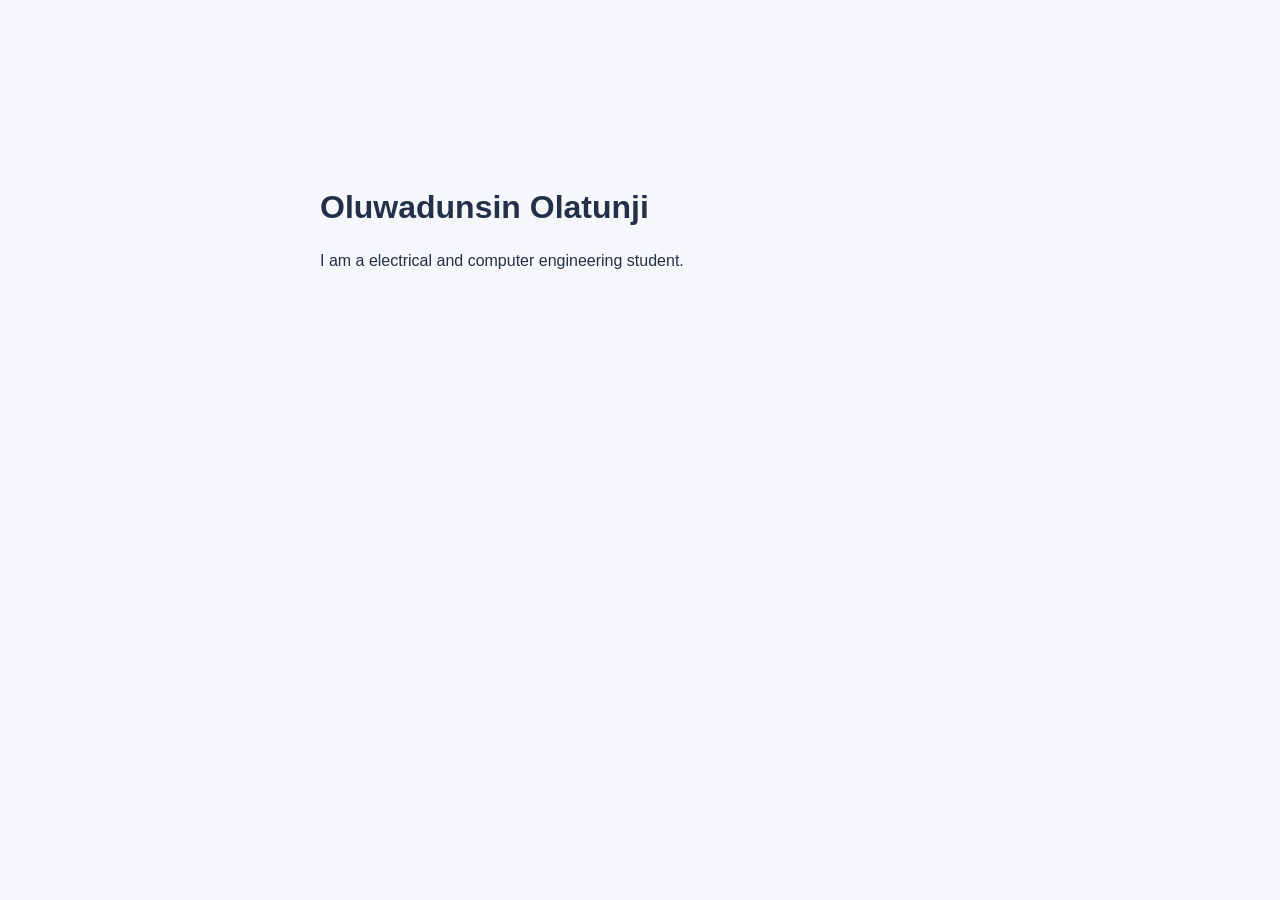
==== index.html @ e661e7c7 "Add personal homepage" ====
<!DOCTYPE html>
<html lang="en">
<head>
  <meta charset="UTF-8">
  <meta name="viewport" content="width=device-width, initial-scale=1.0">
  <title>Oluwadunsin Olatunji</title>
  <style>
    body { margin: 0; font-family: Arial, sans-serif; line-height: 1.6; color: #243047; background: #f5f7fb; }
    main { max-width: 640px; margin: 15vh auto; padding: 32px; }
    h1 { line-height: 1.2; }
  </style>
</head>
<body>
  <main>
    <h1>Oluwadunsin Olatunji</h1>
    <p>I am a electrical and computer engineering student.</p>
  </main>
</body>
</html>
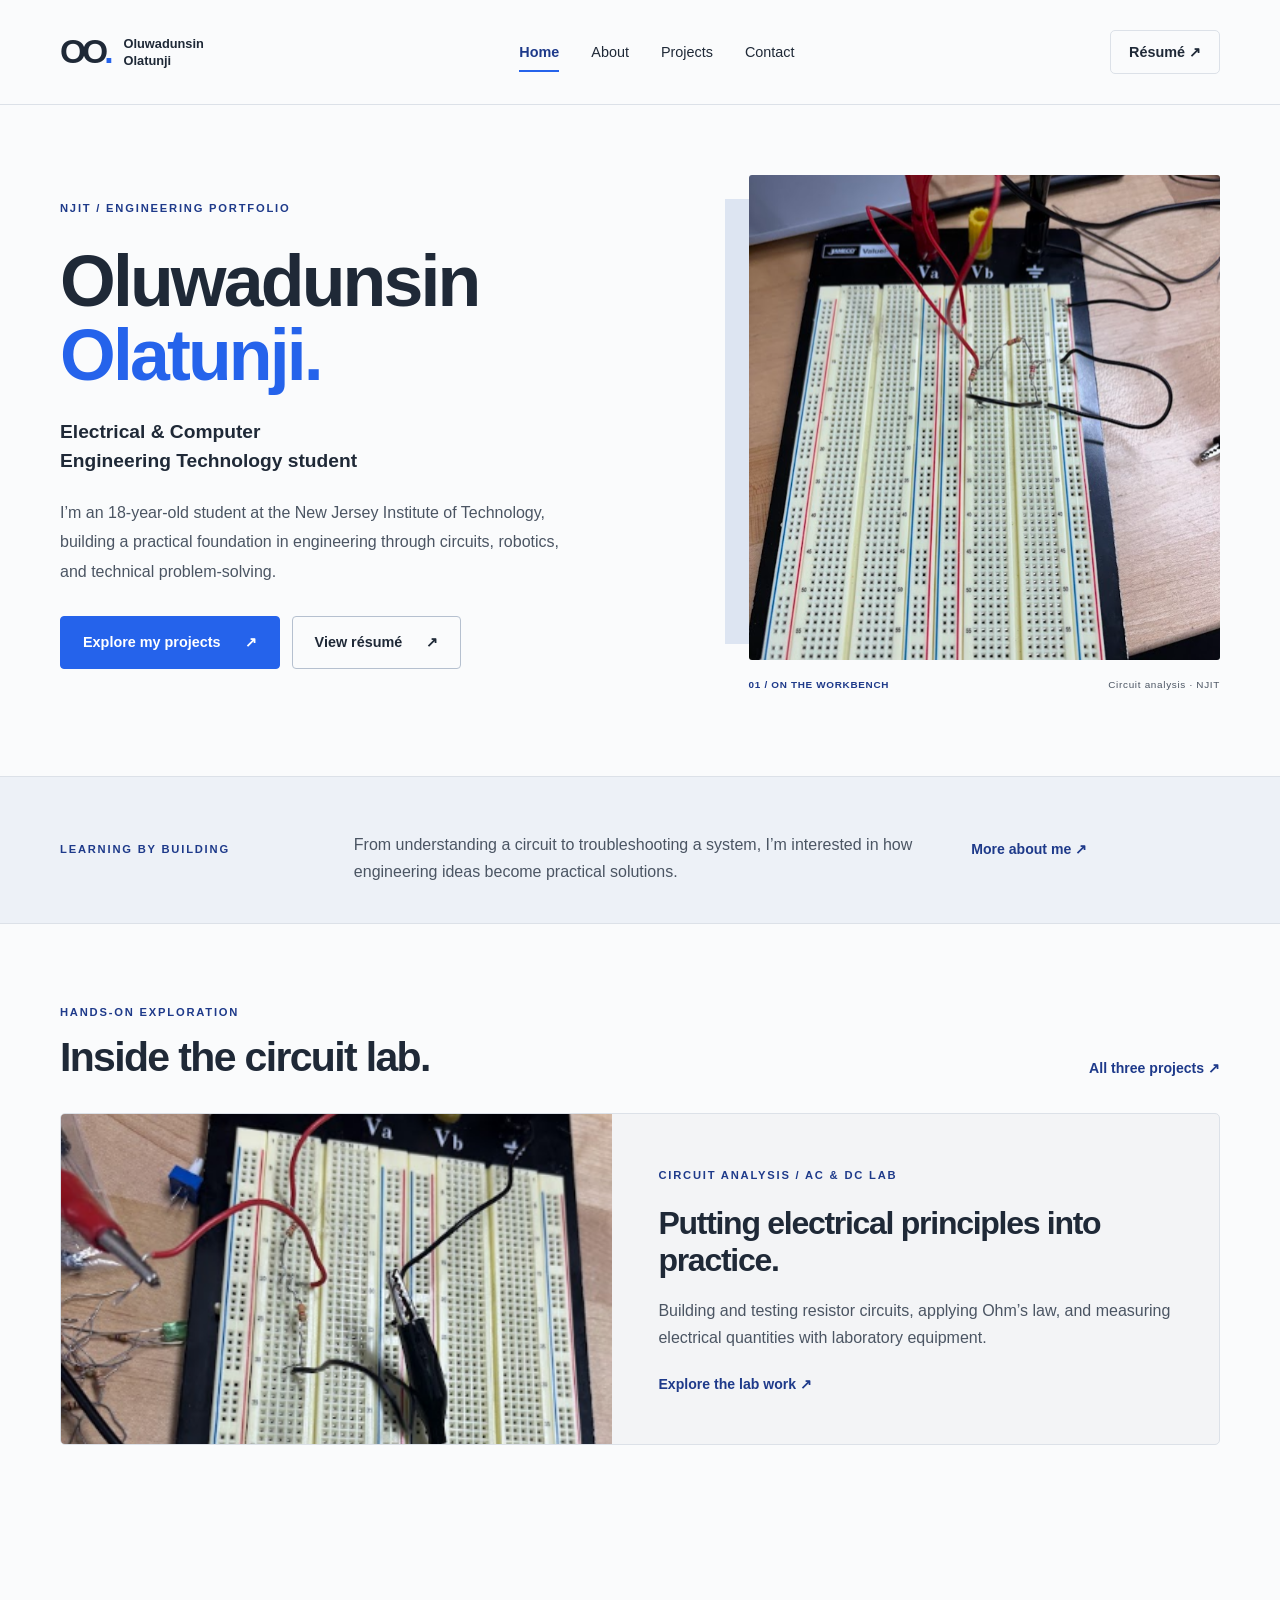
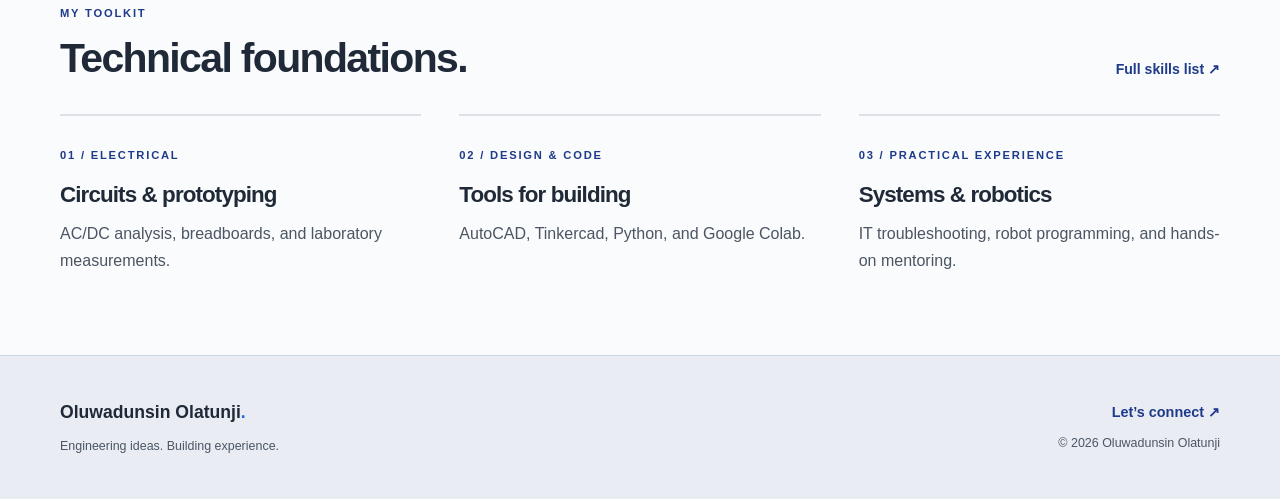
==== commit 038da1bc: "Build responsive engineering portfolio with resume skills and project photos" ====
--- a/index.html
+++ b/index.html
@@ -1,19 +1,123 @@
 <!DOCTYPE html>
 <html lang="en">
 <head>
-  <meta charset="UTF-8">
-  <meta name="viewport" content="width=device-width, initial-scale=1.0">
-  <title>Oluwadunsin Olatunji</title>
-  <style>
-    body { margin: 0; font-family: Arial, sans-serif; line-height: 1.6; color: #243047; background: #f5f7fb; }
-    main { max-width: 640px; margin: 15vh auto; padding: 32px; }
-    h1 { line-height: 1.2; }
-  </style>
+<meta charset="UTF-8">
+<meta name="viewport" content="width=device-width, initial-scale=1">
+<meta name="description" content="Oluwadunsin Olatunji, NJIT Electrical and Computer Engineering Technology student. Explore my circuit projects, technical skills, and experience.">
+<meta name="theme-color" content="#1e3a8a">
+<title>Home | Oluwadunsin Olatunji</title>
+<link rel="stylesheet" href="assets/styles.css">
+<script src="assets/script.js" defer>
+</script>
 </head>
 <body>
-  <main>
-    <h1>Oluwadunsin Olatunji</h1>
-    <p>I am a electrical and computer engineering student.</p>
-  </main>
+<a class="skip-link" href="#main">Skip to content</a>
+<header class="site-header">
+<div class="container header-inner">
+<a class="brand" href="index.html" aria-label="Oluwadunsin Olatunji home">
+<span class="monogram">OO<span>.</span>
+</span>
+<span class="brand-name">Oluwadunsin<br>Olatunji</span>
+</a>
+<nav aria-label="Main navigation">
+<a href="index.html" aria-current="page">Home</a>
+<a href="about.html">About</a>
+<a href="projects.html">Projects</a>
+<a href="contact.html">Contact</a>
+</nav>
+<a class="header-resume" href="https://drive.google.com/file/d/1Jwe5gFeCMU14GrYpQ-_yv2NC_vAdzNzH/view?usp=sharing" target="_blank" rel="noopener noreferrer">Résumé ↗</a>
+</div>
+</header>
+<main id="main">
+<section class="hero container">
+<div>
+<p class="eyebrow">NJIT / ENGINEERING PORTFOLIO</p>
+<h1>Oluwadunsin<br>
+<span>Olatunji.</span>
+</h1>
+<p class="hero-role">Electrical &amp; Computer<br>Engineering Technology student</p>
+<p class="lead">I’m an 18-year-old student at the New Jersey Institute of Technology, building a practical foundation in engineering through circuits, robotics, and technical problem-solving.</p>
+<div class="actions">
+<a class="button" href="projects.html">Explore my projects <span aria-hidden="true">↗</span>
+</a>
+<a class="button secondary" href="https://drive.google.com/file/d/1Jwe5gFeCMU14GrYpQ-_yv2NC_vAdzNzH/view?usp=sharing" target="_blank" rel="noopener noreferrer">View résumé <span aria-hidden="true">↗</span>
+</a>
+</div>
+</div>
+<figure class="hero-photo">
+<img src="assets/images/project-1.png" alt="My breadboard circuit prototype on an engineering lab workbench." width="649" height="865" fetchpriority="high">
+<figcaption>
+<span>01 / ON THE WORKBENCH</span>
+<span>Circuit analysis · NJIT</span>
+</figcaption>
+</figure>
+</section>
+<section class="intro-strip">
+<div class="container strip-grid">
+<p class="eyebrow">LEARNING BY BUILDING</p>
+<p>From understanding a circuit to troubleshooting a system, I’m interested in how engineering ideas become practical solutions.</p>
+<a class="text-link" href="about.html">More about me <span aria-hidden="true">↗</span>
+</a>
+</div>
+</section>
+<section class="section container">
+<div class="section-heading">
+<div>
+<p class="eyebrow">HANDS-ON EXPLORATION</p>
+<h2>Inside the circuit lab.</h2>
+</div>
+<a class="text-link" href="projects.html">All three projects <span aria-hidden="true">↗</span>
+</a>
+</div>
+<a href="projects.html" class="feature-project">
+<img src="assets/images/project-3.png" alt="Circuit prototype with components and test leads on a breadboard." width="375" height="543" loading="lazy">
+<div>
+<span class="eyebrow">CIRCUIT ANALYSIS / AC &amp; DC LAB</span>
+<h3>Putting electrical principles into practice.</h3>
+<p>Building and testing resistor circuits, applying Ohm’s law, and measuring electrical quantities with laboratory equipment.</p>
+<span class="text-link">Explore the lab work ↗</span>
+</div>
+</a>
+</section>
+<section class="section container">
+<div class="section-heading">
+<div>
+<p class="eyebrow">MY TOOLKIT</p>
+<h2>Technical foundations.</h2>
+</div>
+<a class="text-link" href="about.html#skills">Full skills list ↗</a>
+</div>
+<div class="foundation-grid">
+<div>
+<span class="eyebrow">01 / ELECTRICAL</span>
+<h3>Circuits &amp; prototyping</h3>
+<p>AC/DC analysis, breadboards, and laboratory measurements.</p>
+</div>
+<div>
+<span class="eyebrow">02 / DESIGN &amp; CODE</span>
+<h3>Tools for building</h3>
+<p>AutoCAD, Tinkercad, Python, and Google Colab.</p>
+</div>
+<div>
+<span class="eyebrow">03 / PRACTICAL EXPERIENCE</span>
+<h3>Systems &amp; robotics</h3>
+<p>IT troubleshooting, robot programming, and hands-on mentoring.</p>
+</div>
+</div>
+</section>
+</main>
+<footer class="site-footer">
+<div class="container footer-inner">
+<div>
+<a class="footer-name" href="index.html">Oluwadunsin Olatunji<span>.</span>
+</a>
+<p>Engineering ideas. Building experience.</p>
+</div>
+<div>
+<a href="contact.html">Let’s connect ↗</a>
+<p>© <span data-year>2026</span> Oluwadunsin Olatunji</p>
+</div>
+</div>
+</footer>
 </body>
 </html>
--- a/assets/styles.css
+++ b/assets/styles.css
@@ -0,0 +1 @@
+:root{--blue:#2563eb;--navy:#1e3a8a;--ink:#1f2937;--muted:#4b5563;--paper:#f3f4f6;--line:#dce1e8;--white:#fff}*{box-sizing:border-box}html{scroll-behavior:smooth;scroll-padding-top:110px}body{margin:0;background:#fafbfc;color:var(--ink);font-family:'Segoe UI',Roboto,'Helvetica Neue',Arial,sans-serif;line-height:1.7}a{color:inherit;text-decoration:none}a:hover{color:var(--blue)}a:focus-visible{outline:3px solid var(--blue);outline-offset:6px}img{display:block;max-width:100%;height:auto}h1,h2,h3,p,figure{margin:0}h1,h2,h3{line-height:1.15;font-weight:650;letter-spacing:-.04em}h1{font-size:clamp(2.9rem,5.6vw,5.25rem);line-height:1.04}h1 span{color:var(--blue)}h2{font-size:clamp(2rem,3.2vw,3rem)}h3{font-size:1.4rem}p{color:var(--muted)}p+p{margin-top:1rem}.container{width:min(1160px,calc(100% - 96px));margin-inline:auto}.site-header{background:rgba(250,251,252,.97);border-bottom:1px solid var(--line)}.header-inner{min-height:104px;display:flex;align-items:center;justify-content:space-between;gap:24px}.brand{display:flex;align-items:center;gap:14px}.monogram{font-size:2.1rem;letter-spacing:-.12em;font-weight:750}.monogram span,.footer-name span{color:var(--blue)}.brand-name{font-size:.8rem;font-weight:600;line-height:1.35}.header-inner nav{display:flex;gap:32px}.header-inner nav a{font-size:.9rem;padding:10px 0;position:relative}.header-inner nav a[aria-current]{font-weight:650;color:var(--navy)}.header-inner nav a[aria-current]:after{content:'';position:absolute;height:2px;background:var(--blue);bottom:2px;left:0;right:0}.header-resume{font-size:.9rem;font-weight:600;border:1px solid var(--line);padding:9px 18px;border-radius:5px}.eyebrow{font-size:.7rem;letter-spacing:.16em;font-weight:700;color:var(--navy);line-height:1.6}.hero{display:grid;grid-template-columns:1.2fr 1fr;gap:70px;align-items:center;padding-block:70px 82px}.hero .eyebrow{margin-bottom:26px}.hero-role{font-size:1.2rem;line-height:1.5;font-weight:600;margin-top:25px;color:var(--ink)}.lead{font-size:1.1rem;max-width:660px;line-height:1.85;margin-top:22px}.hero .lead{max-width:510px;font-size:1rem}.actions{display:flex;gap:12px;flex-wrap:wrap;margin-top:30px}.button{display:inline-flex;align-items:center;justify-content:center;gap:24px;padding:13px 22px;background:var(--blue);color:white;border:1px solid var(--blue);border-radius:4px;font-weight:600;font-size:.9rem;transition:background .18s}.button:hover{background:var(--navy);color:white}.button.secondary{background:transparent;color:var(--ink);border-color:#b5c0cf}.button.secondary:hover{background:#e9effb}.hero-photo{position:relative;padding:0 0 0 24px}.hero-photo:before{content:'';position:absolute;inset:24px 24px 50px 0;background:#dde5f2;z-index:-1}.hero-photo img{width:100%;height:485px;object-fit:cover;object-position:50% 45%;border-radius:3px}.hero-photo figcaption{display:flex;justify-content:space-between;gap:12px;font-size:.62rem;letter-spacing:.07em;color:var(--muted);margin-top:17px}.hero-photo figcaption span:first-child{font-weight:700;color:var(--navy)}.intro-strip{background:#edf1f7;border-block:1px solid var(--line)}.strip-grid{display:grid;grid-template-columns:1fr 2.3fr 1fr;align-items:center;gap:45px;padding-block:38px}.strip-grid>p:nth-child(2){font-size:1rem}.text-link{font-size:.88rem;font-weight:650;color:var(--navy);display:inline-block}.text-link:hover{text-decoration:underline;text-underline-offset:5px}.section{padding-block:80px}.section-bottom{padding-bottom:85px}.section-heading{display:flex;align-items:end;justify-content:space-between;gap:24px;margin-bottom:32px}.section-heading .eyebrow{margin-bottom:12px}.feature-project{display:grid;grid-template-columns:1fr 1.1fr;background:var(--paper);border:1px solid var(--line);border-radius:5px;overflow:hidden}.feature-project>img{width:100%;height:330px;object-fit:cover;object-position:center 35%}.feature-project>div{padding:46px}.feature-project h3{font-size:2rem;margin:18px 0}.feature-project .text-link{margin-top:22px}.foundation-grid{display:grid;grid-template-columns:repeat(3,1fr);gap:38px}.foundation-grid>div{border-top:2px solid var(--line);padding-top:24px}.foundation-grid h3{margin:15px 0 12px}.site-footer{border-top:1px solid #ccd5e3;background:#e9edf3;padding:42px 0}.footer-inner{display:flex;justify-content:space-between;gap:28px}.footer-inner>div:last-child{text-align:right}.footer-name{font-weight:700;font-size:1.1rem}.footer-inner p{font-size:.78rem;margin-top:8px}.footer-inner>div>a:not(.footer-name){font-weight:600;font-size:.9rem;color:var(--navy)}.page-intro{padding-block:70px 58px}.page-intro .eyebrow{margin-bottom:24px}.page-intro .lead{margin-top:28px;max-width:740px}.about-grid{display:grid;grid-template-columns:1.2fr 1fr;gap:90px;align-items:start}.about-grid h2{margin-bottom:22px}.about-grid .button{margin-top:28px}.education{background:#edf1f7;border-top:3px solid var(--blue);padding:30px}.education h3{font-size:1.65rem;margin:16px 0}.education p{font-size:.95rem}dl{margin:24px 0}dl>div{display:flex;justify-content:space-between;gap:16px;border-top:1px solid #d0d8e5;padding:9px 0;font-size:.85rem}dt{color:var(--muted)}dd{margin:0;font-weight:600}.small{font-size:.82rem!important}.skills-section{background:#edf1f7;border-block:1px solid var(--line)}.skills-section h2{margin-top:12px}.skills-grid{display:grid;grid-template-columns:repeat(3,1fr);gap:18px;margin-top:36px}.skill-card{padding:26px;background:#fafbfc;border:1px solid var(--line);border-radius:4px}.skill-card h3{margin:13px 0;font-size:1.25rem}ul{padding-left:20px;color:var(--muted);font-size:.92rem}li+li{margin-top:7px}.certifications{margin-top:28px;font-size:.9rem}.experience{margin-top:34px}.experience article{display:grid;grid-template-columns:1fr 1.2fr;gap:65px;padding:30px 0;border-top:1px solid var(--line)}.experience h3{margin:12px 0}.experience p:not(.eyebrow){font-size:.85rem}.experience ul{margin:0}.projects-grid{display:grid;grid-template-columns:repeat(3,1fr);gap:24px}.project-card{background:white;border:1px solid var(--line);border-radius:4px;overflow:hidden}.project-image{display:block;background:#e4e9f0;padding:18px}.project-image img{height:365px;width:100%;object-fit:contain;transition:transform .2s}.project-image:hover img{transform:scale(1.025)}.project-copy{padding:25px}.project-copy h2{font-size:1.5rem;margin:14px 0}.project-copy p{font-size:.93rem}.project-copy .text-link{margin-top:22px}.lab-note{padding-block:48px;max-width:800px}.lab-note h2{margin:14px 0 20px}.lab-note .text-link{margin-top:22px}.contact-grid{display:grid;grid-template-columns:1.2fr 1fr;gap:28px}.contact-panel,.resume-panel{padding:40px;border:1px solid var(--line);border-radius:4px}.contact-panel{background:#edf1f7}.contact-grid h2{font-size:2rem;margin:18px 0}.email-link{display:inline-block;color:var(--navy);font-size:clamp(1rem,2.4vw,1.6rem);font-weight:600;margin-block:25px;overflow-wrap:anywhere}.resume-panel .button{margin-top:25px}.skip-link{position:fixed;top:-100px;left:20px;background:var(--navy);color:white;padding:12px;z-index:10}.skip-link:focus{top:10px}@media(min-width:1500px){.hero{padding-block:90px}}@media(max-width:1000px){.container{width:calc(100% - 56px)}.hero{gap:35px}.hero-photo img{height:440px}.header-inner nav{gap:20px}.brand-name{display:none}.strip-grid{gap:24px;grid-template-columns:1fr 2fr}.strip-grid>a{grid-column:2}.about-grid{gap:40px}.projects-grid{gap:16px}.project-copy{padding:20px}.project-image{padding:10px}.project-image img{height:290px}.feature-project>div{padding:32px}}@media(max-width:700px){.container{width:calc(100% - 40px)}.header-inner{min-height:95px;gap:12px;flex-wrap:wrap;padding-block:14px}.monogram{font-size:1.7rem}.header-inner nav{order:3;width:100%;justify-content:space-between;gap:10px}.header-inner nav a{font-size:.85rem;padding:5px 0}.header-resume{font-size:.8rem;padding:5px 12px}.hero{grid-template-columns:1fr;padding-block:45px 50px;gap:38px}.hero .eyebrow{margin-bottom:18px}.hero-photo{max-width:460px;width:100%;justify-self:center;padding-left:16px}.hero-photo img{height:360px}.hero-photo figcaption{font-size:.58rem}.hero-role{font-size:1.1rem}.actions{gap:10px}.button{padding:12px 16px;gap:16px;font-size:.85rem}.strip-grid{grid-template-columns:1fr;gap:16px;padding-block:30px}.strip-grid>a{grid-column:auto}.section{padding-block:50px}.section-bottom{padding-bottom:50px}.section-heading{align-items:start;flex-direction:column;gap:18px}.feature-project{grid-template-columns:1fr}.feature-project>img{height:280px}.feature-project>div{padding:28px}.feature-project h3{font-size:1.7rem}.foundation-grid{grid-template-columns:1fr;gap:28px}.footer-inner{flex-direction:column}.footer-inner>div:last-child{text-align:left}.page-intro{padding-block:45px 40px}.page-intro .lead{font-size:1rem}.about-grid,.contact-grid{grid-template-columns:1fr;gap:30px}.skills-grid{grid-template-columns:1fr}.experience article{grid-template-columns:1fr;gap:20px}.projects-grid{grid-template-columns:1fr;gap:28px}.project-image img{height:380px}.project-copy{padding:26px}.contact-panel,.resume-panel{padding:28px}.lab-note{padding-block:35px}}@media(prefers-reduced-motion:reduce){html{scroll-behavior:auto}*,*:before,*:after{transition:none!important}}
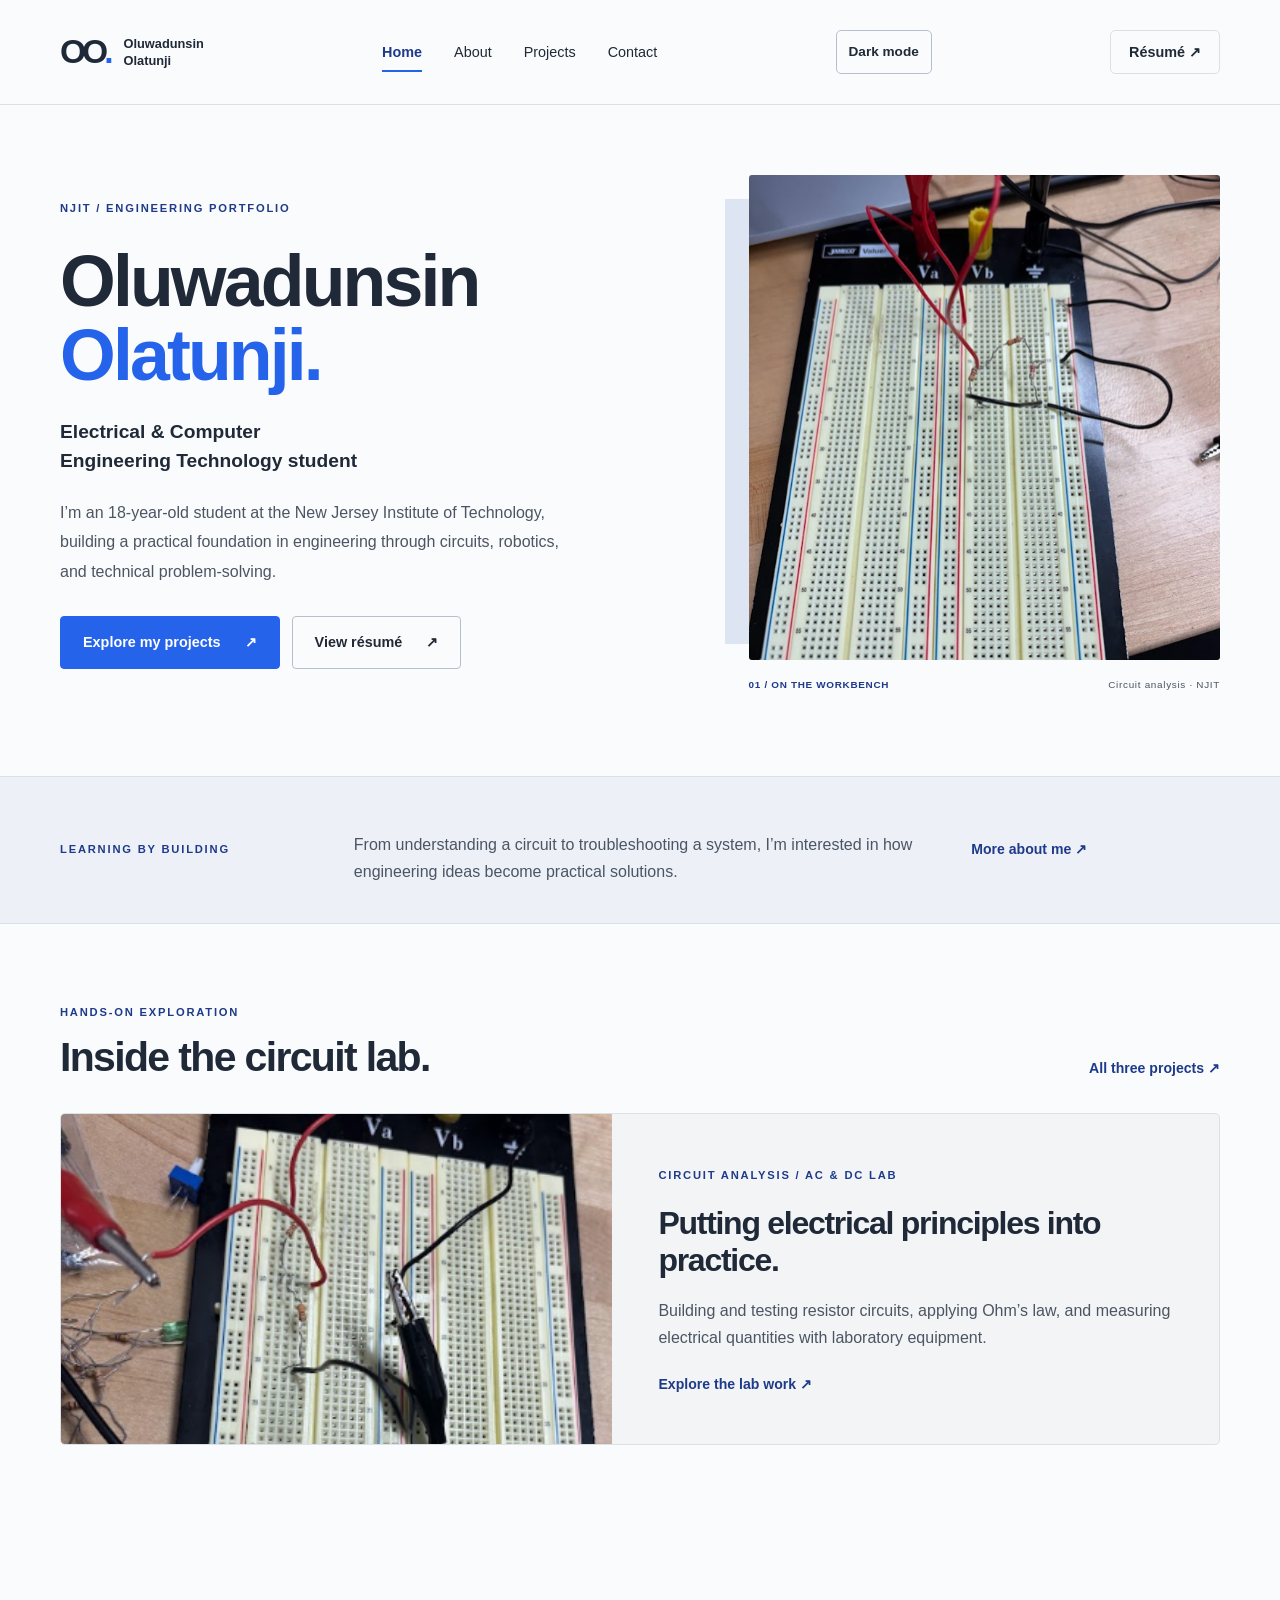
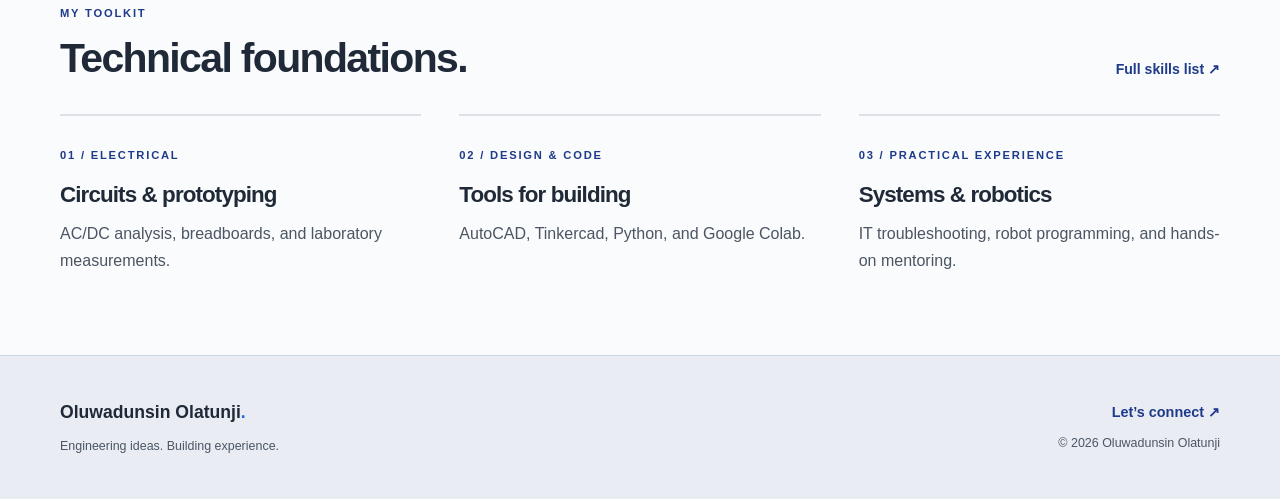
==== commit bc409c97: "Add mobile hamburger navigation and persistent dark mode toggle" ====
--- a/index.html
+++ b/index.html
@@ -19,12 +19,17 @@
 </span>
 <span class="brand-name">Oluwadunsin<br>Olatunji</span>
 </a>
-<nav aria-label="Main navigation">
+<button class="menu-toggle" type="button" aria-expanded="false" aria-controls="main-navigation" hidden>
+<span class="hamburger" aria-hidden="true"><span></span><span></span><span></span></span>
+<span>Menu</span>
+</button>
+<nav id="main-navigation" aria-label="Main navigation">
 <a href="index.html" aria-current="page">Home</a>
 <a href="about.html">About</a>
 <a href="projects.html">Projects</a>
 <a href="contact.html">Contact</a>
 </nav>
+<button class="theme-toggle" type="button" aria-pressed="false" hidden>Dark mode</button>
 <a class="header-resume" href="https://drive.google.com/file/d/1Jwe5gFeCMU14GrYpQ-_yv2NC_vAdzNzH/view?usp=sharing" target="_blank" rel="noopener noreferrer">Résumé ↗</a>
 </div>
 </header>
--- a/assets/styles.css
+++ b/assets/styles.css
@@ -1 +1,73 @@
-:root{--blue:#2563eb;--navy:#1e3a8a;--ink:#1f2937;--muted:#4b5563;--paper:#f3f4f6;--line:#dce1e8;--white:#fff}*{box-sizing:border-box}html{scroll-behavior:smooth;scroll-padding-top:110px}body{margin:0;background:#fafbfc;color:var(--ink);font-family:'Segoe UI',Roboto,'Helvetica Neue',Arial,sans-serif;line-height:1.7}a{color:inherit;text-decoration:none}a:hover{color:var(--blue)}a:focus-visible{outline:3px solid var(--blue);outline-offset:6px}img{display:block;max-width:100%;height:auto}h1,h2,h3,p,figure{margin:0}h1,h2,h3{line-height:1.15;font-weight:650;letter-spacing:-.04em}h1{font-size:clamp(2.9rem,5.6vw,5.25rem);line-height:1.04}h1 span{color:var(--blue)}h2{font-size:clamp(2rem,3.2vw,3rem)}h3{font-size:1.4rem}p{color:var(--muted)}p+p{margin-top:1rem}.container{width:min(1160px,calc(100% - 96px));margin-inline:auto}.site-header{background:rgba(250,251,252,.97);border-bottom:1px solid var(--line)}.header-inner{min-height:104px;display:flex;align-items:center;justify-content:space-between;gap:24px}.brand{display:flex;align-items:center;gap:14px}.monogram{font-size:2.1rem;letter-spacing:-.12em;font-weight:750}.monogram span,.footer-name span{color:var(--blue)}.brand-name{font-size:.8rem;font-weight:600;line-height:1.35}.header-inner nav{display:flex;gap:32px}.header-inner nav a{font-size:.9rem;padding:10px 0;position:relative}.header-inner nav a[aria-current]{font-weight:650;color:var(--navy)}.header-inner nav a[aria-current]:after{content:'';position:absolute;height:2px;background:var(--blue);bottom:2px;left:0;right:0}.header-resume{font-size:.9rem;font-weight:600;border:1px solid var(--line);padding:9px 18px;border-radius:5px}.eyebrow{font-size:.7rem;letter-spacing:.16em;font-weight:700;color:var(--navy);line-height:1.6}.hero{display:grid;grid-template-columns:1.2fr 1fr;gap:70px;align-items:center;padding-block:70px 82px}.hero .eyebrow{margin-bottom:26px}.hero-role{font-size:1.2rem;line-height:1.5;font-weight:600;margin-top:25px;color:var(--ink)}.lead{font-size:1.1rem;max-width:660px;line-height:1.85;margin-top:22px}.hero .lead{max-width:510px;font-size:1rem}.actions{display:flex;gap:12px;flex-wrap:wrap;margin-top:30px}.button{display:inline-flex;align-items:center;justify-content:center;gap:24px;padding:13px 22px;background:var(--blue);color:white;border:1px solid var(--blue);border-radius:4px;font-weight:600;font-size:.9rem;transition:background .18s}.button:hover{background:var(--navy);color:white}.button.secondary{background:transparent;color:var(--ink);border-color:#b5c0cf}.button.secondary:hover{background:#e9effb}.hero-photo{position:relative;padding:0 0 0 24px}.hero-photo:before{content:'';position:absolute;inset:24px 24px 50px 0;background:#dde5f2;z-index:-1}.hero-photo img{width:100%;height:485px;object-fit:cover;object-position:50% 45%;border-radius:3px}.hero-photo figcaption{display:flex;justify-content:space-between;gap:12px;font-size:.62rem;letter-spacing:.07em;color:var(--muted);margin-top:17px}.hero-photo figcaption span:first-child{font-weight:700;color:var(--navy)}.intro-strip{background:#edf1f7;border-block:1px solid var(--line)}.strip-grid{display:grid;grid-template-columns:1fr 2.3fr 1fr;align-items:center;gap:45px;padding-block:38px}.strip-grid>p:nth-child(2){font-size:1rem}.text-link{font-size:.88rem;font-weight:650;color:var(--navy);display:inline-block}.text-link:hover{text-decoration:underline;text-underline-offset:5px}.section{padding-block:80px}.section-bottom{padding-bottom:85px}.section-heading{display:flex;align-items:end;justify-content:space-between;gap:24px;margin-bottom:32px}.section-heading .eyebrow{margin-bottom:12px}.feature-project{display:grid;grid-template-columns:1fr 1.1fr;background:var(--paper);border:1px solid var(--line);border-radius:5px;overflow:hidden}.feature-project>img{width:100%;height:330px;object-fit:cover;object-position:center 35%}.feature-project>div{padding:46px}.feature-project h3{font-size:2rem;margin:18px 0}.feature-project .text-link{margin-top:22px}.foundation-grid{display:grid;grid-template-columns:repeat(3,1fr);gap:38px}.foundation-grid>div{border-top:2px solid var(--line);padding-top:24px}.foundation-grid h3{margin:15px 0 12px}.site-footer{border-top:1px solid #ccd5e3;background:#e9edf3;padding:42px 0}.footer-inner{display:flex;justify-content:space-between;gap:28px}.footer-inner>div:last-child{text-align:right}.footer-name{font-weight:700;font-size:1.1rem}.footer-inner p{font-size:.78rem;margin-top:8px}.footer-inner>div>a:not(.footer-name){font-weight:600;font-size:.9rem;color:var(--navy)}.page-intro{padding-block:70px 58px}.page-intro .eyebrow{margin-bottom:24px}.page-intro .lead{margin-top:28px;max-width:740px}.about-grid{display:grid;grid-template-columns:1.2fr 1fr;gap:90px;align-items:start}.about-grid h2{margin-bottom:22px}.about-grid .button{margin-top:28px}.education{background:#edf1f7;border-top:3px solid var(--blue);padding:30px}.education h3{font-size:1.65rem;margin:16px 0}.education p{font-size:.95rem}dl{margin:24px 0}dl>div{display:flex;justify-content:space-between;gap:16px;border-top:1px solid #d0d8e5;padding:9px 0;font-size:.85rem}dt{color:var(--muted)}dd{margin:0;font-weight:600}.small{font-size:.82rem!important}.skills-section{background:#edf1f7;border-block:1px solid var(--line)}.skills-section h2{margin-top:12px}.skills-grid{display:grid;grid-template-columns:repeat(3,1fr);gap:18px;margin-top:36px}.skill-card{padding:26px;background:#fafbfc;border:1px solid var(--line);border-radius:4px}.skill-card h3{margin:13px 0;font-size:1.25rem}ul{padding-left:20px;color:var(--muted);font-size:.92rem}li+li{margin-top:7px}.certifications{margin-top:28px;font-size:.9rem}.experience{margin-top:34px}.experience article{display:grid;grid-template-columns:1fr 1.2fr;gap:65px;padding:30px 0;border-top:1px solid var(--line)}.experience h3{margin:12px 0}.experience p:not(.eyebrow){font-size:.85rem}.experience ul{margin:0}.projects-grid{display:grid;grid-template-columns:repeat(3,1fr);gap:24px}.project-card{background:white;border:1px solid var(--line);border-radius:4px;overflow:hidden}.project-image{display:block;background:#e4e9f0;padding:18px}.project-image img{height:365px;width:100%;object-fit:contain;transition:transform .2s}.project-image:hover img{transform:scale(1.025)}.project-copy{padding:25px}.project-copy h2{font-size:1.5rem;margin:14px 0}.project-copy p{font-size:.93rem}.project-copy .text-link{margin-top:22px}.lab-note{padding-block:48px;max-width:800px}.lab-note h2{margin:14px 0 20px}.lab-note .text-link{margin-top:22px}.contact-grid{display:grid;grid-template-columns:1.2fr 1fr;gap:28px}.contact-panel,.resume-panel{padding:40px;border:1px solid var(--line);border-radius:4px}.contact-panel{background:#edf1f7}.contact-grid h2{font-size:2rem;margin:18px 0}.email-link{display:inline-block;color:var(--navy);font-size:clamp(1rem,2.4vw,1.6rem);font-weight:600;margin-block:25px;overflow-wrap:anywhere}.resume-panel .button{margin-top:25px}.skip-link{position:fixed;top:-100px;left:20px;background:var(--navy);color:white;padding:12px;z-index:10}.skip-link:focus{top:10px}@media(min-width:1500px){.hero{padding-block:90px}}@media(max-width:1000px){.container{width:calc(100% - 56px)}.hero{gap:35px}.hero-photo img{height:440px}.header-inner nav{gap:20px}.brand-name{display:none}.strip-grid{gap:24px;grid-template-columns:1fr 2fr}.strip-grid>a{grid-column:2}.about-grid{gap:40px}.projects-grid{gap:16px}.project-copy{padding:20px}.project-image{padding:10px}.project-image img{height:290px}.feature-project>div{padding:32px}}@media(max-width:700px){.container{width:calc(100% - 40px)}.header-inner{min-height:95px;gap:12px;flex-wrap:wrap;padding-block:14px}.monogram{font-size:1.7rem}.header-inner nav{order:3;width:100%;justify-content:space-between;gap:10px}.header-inner nav a{font-size:.85rem;padding:5px 0}.header-resume{font-size:.8rem;padding:5px 12px}.hero{grid-template-columns:1fr;padding-block:45px 50px;gap:38px}.hero .eyebrow{margin-bottom:18px}.hero-photo{max-width:460px;width:100%;justify-self:center;padding-left:16px}.hero-photo img{height:360px}.hero-photo figcaption{font-size:.58rem}.hero-role{font-size:1.1rem}.actions{gap:10px}.button{padding:12px 16px;gap:16px;font-size:.85rem}.strip-grid{grid-template-columns:1fr;gap:16px;padding-block:30px}.strip-grid>a{grid-column:auto}.section{padding-block:50px}.section-bottom{padding-bottom:50px}.section-heading{align-items:start;flex-direction:column;gap:18px}.feature-project{grid-template-columns:1fr}.feature-project>img{height:280px}.feature-project>div{padding:28px}.feature-project h3{font-size:1.7rem}.foundation-grid{grid-template-columns:1fr;gap:28px}.footer-inner{flex-direction:column}.footer-inner>div:last-child{text-align:left}.page-intro{padding-block:45px 40px}.page-intro .lead{font-size:1rem}.about-grid,.contact-grid{grid-template-columns:1fr;gap:30px}.skills-grid{grid-template-columns:1fr}.experience article{grid-template-columns:1fr;gap:20px}.projects-grid{grid-template-columns:1fr;gap:28px}.project-image img{height:380px}.project-copy{padding:26px}.contact-panel,.resume-panel{padding:28px}.lab-note{padding-block:35px}}@media(prefers-reduced-motion:reduce){html{scroll-behavior:auto}*,*:before,*:after{transition:none!important}}
+:root{color-scheme:light;--background:#fafbfc;--header-background:rgba(250,251,252,.97);--button-border:#b5c0cf;--hover-surface:#e9effb;--photo-accent:#dde5f2;--surface:#edf1f7;--footer-border:#ccd5e3;--footer-background:#e9edf3;--detail-border:#d0d8e5;--image-background:#e4e9f0;--blue:#2563eb;--navy:#1e3a8a;--ink:#1f2937;--muted:#4b5563;--paper:#f3f4f6;--line:#dce1e8;--white:#fff}*{box-sizing:border-box}html{scroll-behavior:smooth;scroll-padding-top:110px}body{margin:0;background:var(--background);color:var(--ink);font-family:'Segoe UI',Roboto,'Helvetica Neue',Arial,sans-serif;line-height:1.7}a{color:inherit;text-decoration:none}a:hover{color:var(--blue)}a:focus-visible{outline:3px solid var(--blue);outline-offset:6px}img{display:block;max-width:100%;height:auto}h1,h2,h3,p,figure{margin:0}h1,h2,h3{line-height:1.15;font-weight:650;letter-spacing:-.04em}h1{font-size:clamp(2.9rem,5.6vw,5.25rem);line-height:1.04}h1 span{color:var(--blue)}h2{font-size:clamp(2rem,3.2vw,3rem)}h3{font-size:1.4rem}p{color:var(--muted)}p+p{margin-top:1rem}.container{width:min(1160px,calc(100% - 96px));margin-inline:auto}.site-header{background:var(--header-background);border-bottom:1px solid var(--line)}.header-inner{min-height:104px;display:flex;align-items:center;justify-content:space-between;gap:24px}.brand{display:flex;align-items:center;gap:14px}.monogram{font-size:2.1rem;letter-spacing:-.12em;font-weight:750}.monogram span,.footer-name span{color:var(--blue)}.brand-name{font-size:.8rem;font-weight:600;line-height:1.35}.header-inner nav{display:flex;gap:32px}.header-inner nav a{font-size:.9rem;padding:10px 0;position:relative}.header-inner nav a[aria-current]{font-weight:650;color:var(--navy)}.header-inner nav a[aria-current]:after{content:'';position:absolute;height:2px;background:var(--blue);bottom:2px;left:0;right:0}.header-resume{font-size:.9rem;font-weight:600;border:1px solid var(--line);padding:9px 18px;border-radius:5px}.eyebrow{font-size:.7rem;letter-spacing:.16em;font-weight:700;color:var(--navy);line-height:1.6}.hero{display:grid;grid-template-columns:1.2fr 1fr;gap:70px;align-items:center;padding-block:70px 82px}.hero .eyebrow{margin-bottom:26px}.hero-role{font-size:1.2rem;line-height:1.5;font-weight:600;margin-top:25px;color:var(--ink)}.lead{font-size:1.1rem;max-width:660px;line-height:1.85;margin-top:22px}.hero .lead{max-width:510px;font-size:1rem}.actions{display:flex;gap:12px;flex-wrap:wrap;margin-top:30px}.button{display:inline-flex;align-items:center;justify-content:center;gap:24px;padding:13px 22px;background:var(--blue);color:white;border:1px solid var(--blue);border-radius:4px;font-weight:600;font-size:.9rem;transition:background .18s}.button:hover{background:var(--navy);color:white}.button.secondary{background:transparent;color:var(--ink);border-color:var(--button-border)}.button.secondary:hover{background:var(--hover-surface)}.hero-photo{position:relative;padding:0 0 0 24px}.hero-photo:before{content:'';position:absolute;inset:24px 24px 50px 0;background:var(--photo-accent);z-index:-1}.hero-photo img{width:100%;height:485px;object-fit:cover;object-position:50% 45%;border-radius:3px}.hero-photo figcaption{display:flex;justify-content:space-between;gap:12px;font-size:.62rem;letter-spacing:.07em;color:var(--muted);margin-top:17px}.hero-photo figcaption span:first-child{font-weight:700;color:var(--navy)}.intro-strip{background:var(--surface);border-block:1px solid var(--line)}.strip-grid{display:grid;grid-template-columns:1fr 2.3fr 1fr;align-items:center;gap:45px;padding-block:38px}.strip-grid>p:nth-child(2){font-size:1rem}.text-link{font-size:.88rem;font-weight:650;color:var(--navy);display:inline-block}.text-link:hover{text-decoration:underline;text-underline-offset:5px}.section{padding-block:80px}.section-bottom{padding-bottom:85px}.section-heading{display:flex;align-items:end;justify-content:space-between;gap:24px;margin-bottom:32px}.section-heading .eyebrow{margin-bottom:12px}.feature-project{display:grid;grid-template-columns:1fr 1.1fr;background:var(--paper);border:1px solid var(--line);border-radius:5px;overflow:hidden}.feature-project>img{width:100%;height:330px;object-fit:cover;object-position:center 35%}.feature-project>div{padding:46px}.feature-project h3{font-size:2rem;margin:18px 0}.feature-project .text-link{margin-top:22px}.foundation-grid{display:grid;grid-template-columns:repeat(3,1fr);gap:38px}.foundation-grid>div{border-top:2px solid var(--line);padding-top:24px}.foundation-grid h3{margin:15px 0 12px}.site-footer{border-top:1px solid var(--footer-border);background:var(--footer-background);padding:42px 0}.footer-inner{display:flex;justify-content:space-between;gap:28px}.footer-inner>div:last-child{text-align:right}.footer-name{font-weight:700;font-size:1.1rem}.footer-inner p{font-size:.78rem;margin-top:8px}.footer-inner>div>a:not(.footer-name){font-weight:600;font-size:.9rem;color:var(--navy)}.page-intro{padding-block:70px 58px}.page-intro .eyebrow{margin-bottom:24px}.page-intro .lead{margin-top:28px;max-width:740px}.about-grid{display:grid;grid-template-columns:1.2fr 1fr;gap:90px;align-items:start}.about-grid h2{margin-bottom:22px}.about-grid .button{margin-top:28px}.education{background:var(--surface);border-top:3px solid var(--blue);padding:30px}.education h3{font-size:1.65rem;margin:16px 0}.education p{font-size:.95rem}dl{margin:24px 0}dl>div{display:flex;justify-content:space-between;gap:16px;border-top:1px solid var(--detail-border);padding:9px 0;font-size:.85rem}dt{color:var(--muted)}dd{margin:0;font-weight:600}.small{font-size:.82rem!important}.skills-section{background:var(--surface);border-block:1px solid var(--line)}.skills-section h2{margin-top:12px}.skills-grid{display:grid;grid-template-columns:repeat(3,1fr);gap:18px;margin-top:36px}.skill-card{padding:26px;background:var(--background);border:1px solid var(--line);border-radius:4px}.skill-card h3{margin:13px 0;font-size:1.25rem}ul{padding-left:20px;color:var(--muted);font-size:.92rem}li+li{margin-top:7px}.certifications{margin-top:28px;font-size:.9rem}.experience{margin-top:34px}.experience article{display:grid;grid-template-columns:1fr 1.2fr;gap:65px;padding:30px 0;border-top:1px solid var(--line)}.experience h3{margin:12px 0}.experience p:not(.eyebrow){font-size:.85rem}.experience ul{margin:0}.projects-grid{display:grid;grid-template-columns:repeat(3,1fr);gap:24px}.project-card{background:var(--white);border:1px solid var(--line);border-radius:4px;overflow:hidden}.project-image{display:block;background:var(--image-background);padding:18px}.project-image img{height:365px;width:100%;object-fit:contain;transition:transform .2s}.project-image:hover img{transform:scale(1.025)}.project-copy{padding:25px}.project-copy h2{font-size:1.5rem;margin:14px 0}.project-copy p{font-size:.93rem}.project-copy .text-link{margin-top:22px}.lab-note{padding-block:48px;max-width:800px}.lab-note h2{margin:14px 0 20px}.lab-note .text-link{margin-top:22px}.contact-grid{display:grid;grid-template-columns:1.2fr 1fr;gap:28px}.contact-panel,.resume-panel{padding:40px;border:1px solid var(--line);border-radius:4px}.contact-panel{background:var(--surface)}.contact-grid h2{font-size:2rem;margin:18px 0}.email-link{display:inline-block;color:var(--navy);font-size:clamp(1rem,2.4vw,1.6rem);font-weight:600;margin-block:25px;overflow-wrap:anywhere}.resume-panel .button{margin-top:25px}.skip-link{position:fixed;top:-100px;left:20px;background:var(--navy);color:white;padding:12px;z-index:10}.skip-link:focus{top:10px}@media(min-width:1500px){.hero{padding-block:90px}}@media(max-width:1000px){.container{width:calc(100% - 56px)}.hero{gap:35px}.hero-photo img{height:440px}.header-inner nav{gap:20px}.brand-name{display:none}.strip-grid{gap:24px;grid-template-columns:1fr 2fr}.strip-grid>a{grid-column:2}.about-grid{gap:40px}.projects-grid{gap:16px}.project-copy{padding:20px}.project-image{padding:10px}.project-image img{height:290px}.feature-project>div{padding:32px}}@media(max-width:700px){.container{width:calc(100% - 40px)}.header-inner{min-height:95px;gap:12px;flex-wrap:wrap;padding-block:14px}.monogram{font-size:1.7rem}.header-inner nav{order:3;width:100%;justify-content:space-between;gap:10px}.header-inner nav a{font-size:.85rem;padding:5px 0}.header-resume{font-size:.8rem;padding:5px 12px}.hero{grid-template-columns:1fr;padding-block:45px 50px;gap:38px}.hero .eyebrow{margin-bottom:18px}.hero-photo{max-width:460px;width:100%;justify-self:center;padding-left:16px}.hero-photo img{height:360px}.hero-photo figcaption{font-size:.58rem}.hero-role{font-size:1.1rem}.actions{gap:10px}.button{padding:12px 16px;gap:16px;font-size:.85rem}.strip-grid{grid-template-columns:1fr;gap:16px;padding-block:30px}.strip-grid>a{grid-column:auto}.section{padding-block:50px}.section-bottom{padding-bottom:50px}.section-heading{align-items:start;flex-direction:column;gap:18px}.feature-project{grid-template-columns:1fr}.feature-project>img{height:280px}.feature-project>div{padding:28px}.feature-project h3{font-size:1.7rem}.foundation-grid{grid-template-columns:1fr;gap:28px}.footer-inner{flex-direction:column}.footer-inner>div:last-child{text-align:left}.page-intro{padding-block:45px 40px}.page-intro .lead{font-size:1rem}.about-grid,.contact-grid{grid-template-columns:1fr;gap:30px}.skills-grid{grid-template-columns:1fr}.experience article{grid-template-columns:1fr;gap:20px}.projects-grid{grid-template-columns:1fr;gap:28px}.project-image img{height:380px}.project-copy{padding:26px}.contact-panel,.resume-panel{padding:28px}.lab-note{padding-block:35px}}@media(prefers-reduced-motion:reduce){html{scroll-behavior:auto}*,*:before,*:after{transition:none!important}}
+
+
+/* Shared interactive controls. Without JavaScript, navigation stays visible. */
+[hidden] { display: none !important; }
+.menu-toggle, .theme-toggle {
+  min-height: 44px;
+  padding: 9px 12px;
+  border: 1px solid var(--button-border);
+  border-radius: 5px;
+  background: var(--background);
+  color: var(--ink);
+  font: inherit;
+  font-size: .85rem;
+  font-weight: 600;
+  cursor: pointer;
+}
+.menu-toggle { display: none; }
+.theme-toggle { white-space: nowrap; }
+.menu-toggle:hover, .theme-toggle:hover { background: var(--hover-surface); }
+.menu-toggle:focus-visible, .theme-toggle:focus-visible {
+  outline: 3px solid var(--blue);
+  outline-offset: 4px;
+}
+.theme-toggle[aria-pressed="true"] { border-color: var(--blue); background: var(--hover-surface); }
+.hamburger { display: grid; gap: 4px; width: 18px; }
+.hamburger span { display: block; height: 2px; background: currentColor; }
+.menu-toggle[aria-expanded="true"] .hamburger span:first-child { transform: translateY(6px) rotate(45deg); }
+.menu-toggle[aria-expanded="true"] .hamburger span:nth-child(2) { opacity: 0; }
+.menu-toggle[aria-expanded="true"] .hamburger span:last-child { transform: translateY(-6px) rotate(-45deg); }
+
+/* Preserve blue and grey branding with readable dark surfaces. */
+:root[data-theme="dark"] {
+  color-scheme: dark;
+  --blue: #93b4ff;
+  --navy: #b0c8ff;
+  --ink: #e7edf7;
+  --muted: #b9c5d7;
+  --paper: #182336;
+  --line: #35445b;
+  --white: #182336;
+  --background: #111a29;
+  --header-background: #111a29;
+  --button-border: #64748b;
+  --hover-surface: #273b5d;
+  --photo-accent: #273b5d;
+  --surface: #1b293e;
+  --footer-border: #35445b;
+  --footer-background: #182336;
+  --detail-border: #43536b;
+  --image-background: #24334a;
+}
+:root[data-theme="dark"] .button:not(.secondary) { background: #2563eb; border-color: #2563eb; }
+:root[data-theme="dark"] .button:not(.secondary):hover { background: #1e40af; border-color: #1e40af; }
+:root[data-theme="dark"] .skip-link { background: #1e3a8a; }
+
+@media (max-width: 1000px) {
+  .header-inner { gap: 14px; }
+}
+@media (max-width: 700px) {
+  .menu-toggle { display: inline-flex; align-items: center; gap: 8px; }
+  .header-inner { gap: 8px; }
+  .brand { margin-right: auto; }
+  .header-inner nav { flex-direction: column; gap: 0; border-top: 1px solid var(--line); padding-top: 8px; }
+  .header-inner nav a { min-height: 44px; display: flex; align-items: center; padding: 8px 12px; }
+  .header-inner nav a[aria-current] { background: var(--hover-surface); border-radius: 4px; }
+  .header-inner nav a[aria-current]:after { display: none; }
+  .header-resume { min-height: 44px; display: inline-flex; align-items: center; }
+}
+@media (max-width: 380px) {
+  .header-inner { column-gap: 6px; }
+  .menu-toggle, .theme-toggle, .header-resume { padding-inline: 7px; font-size: .75rem; }
+}
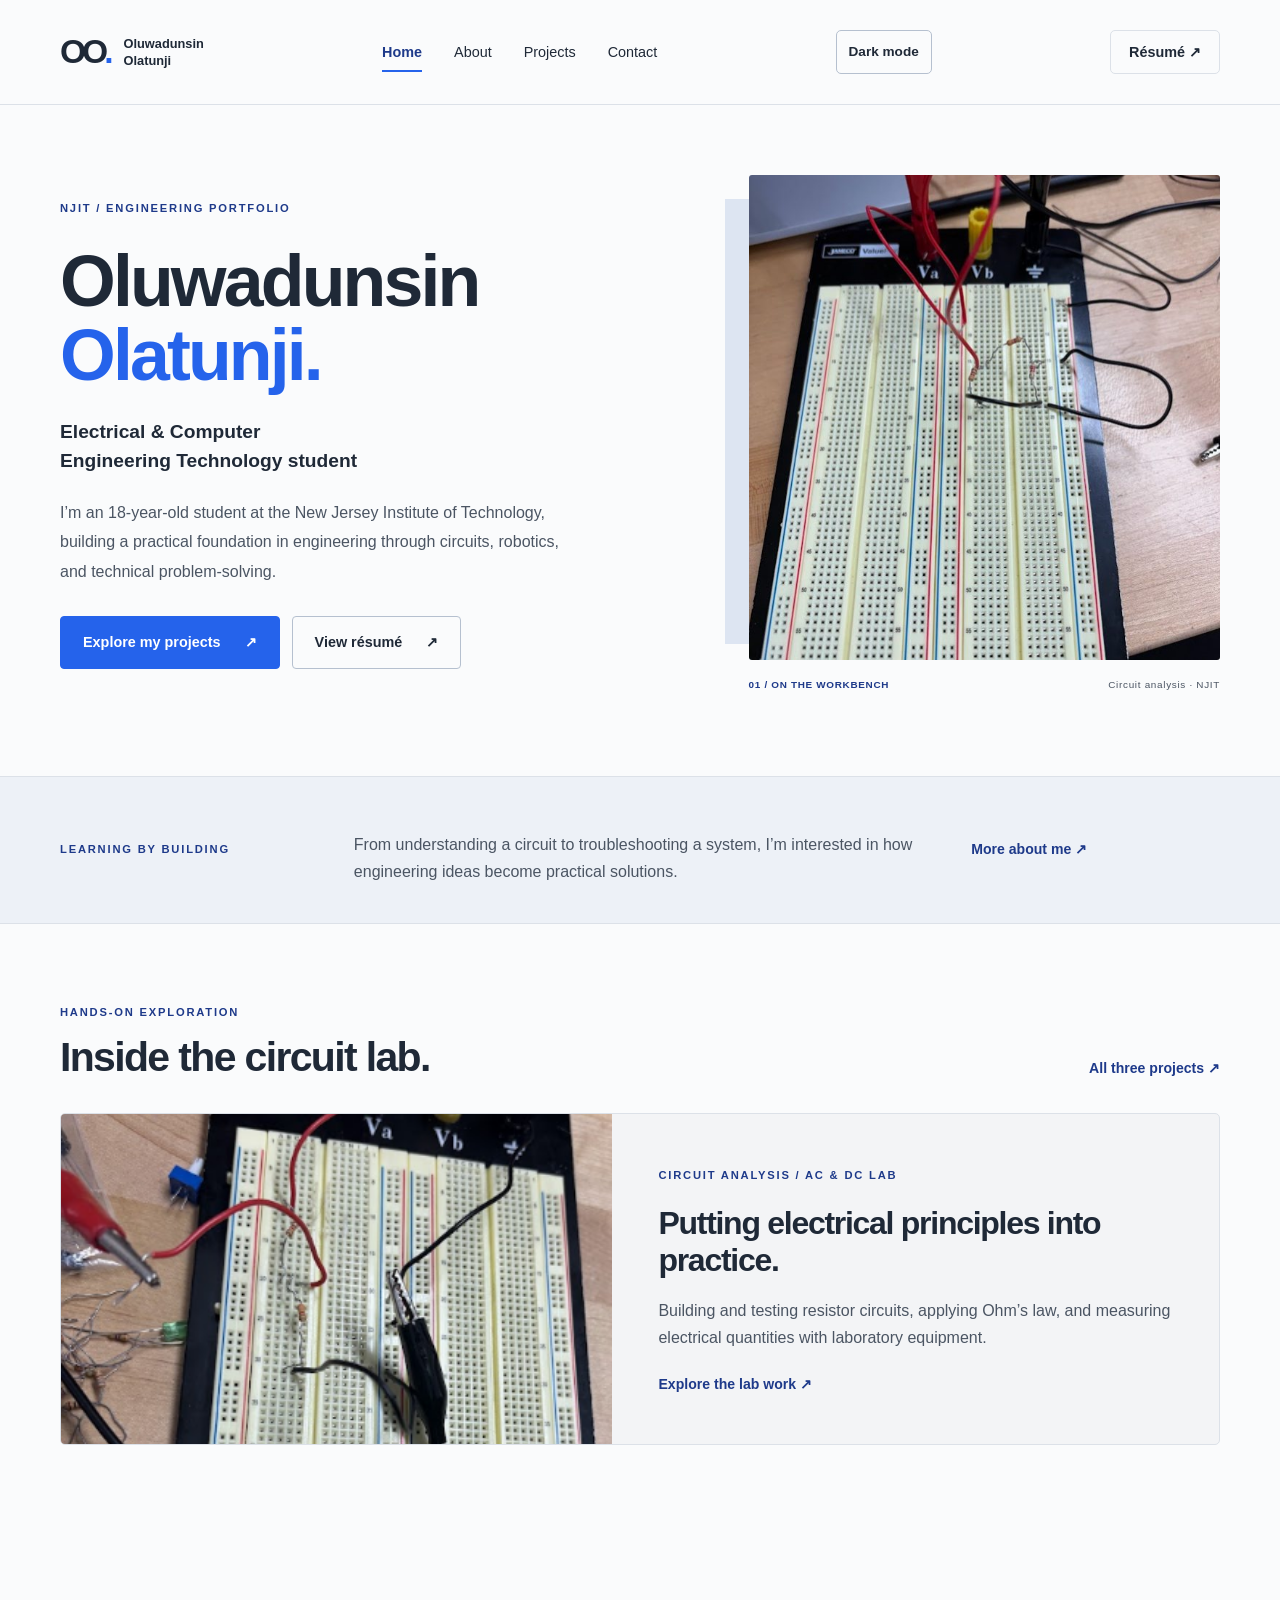
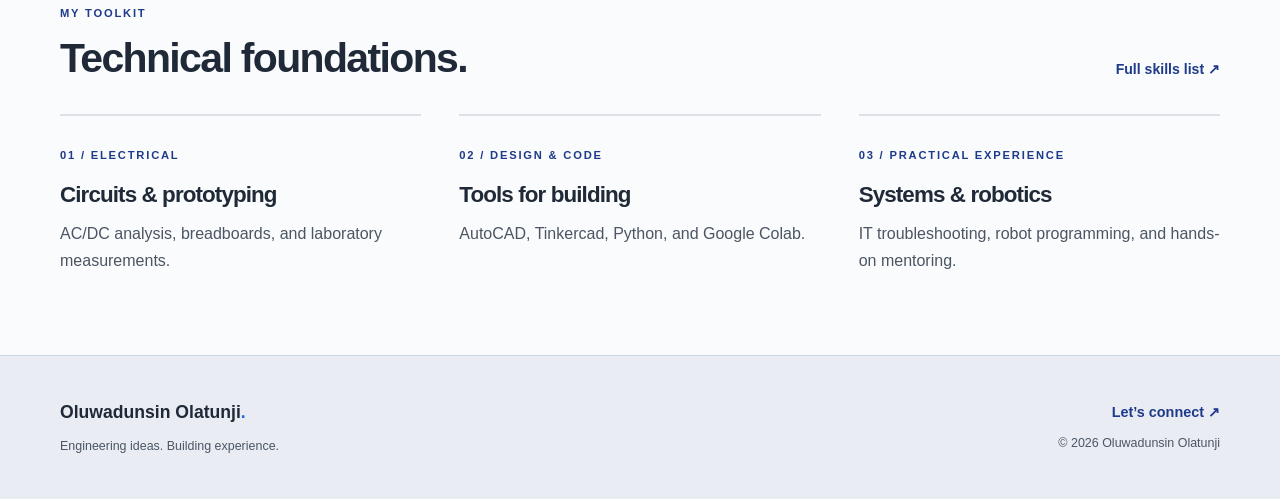
==== commit 5b72dce4: "Compress first project image below 500 KB" ====
--- a/index.html
+++ b/index.html
@@ -50,7 +50,7 @@
 </div>
 </div>
 <figure class="hero-photo">
-<img src="assets/images/project-1.png" alt="My breadboard circuit prototype on an engineering lab workbench." width="649" height="865" fetchpriority="high">
+<img src="assets/images/project-1.jpg" alt="My breadboard circuit prototype on an engineering lab workbench." width="649" height="865" fetchpriority="high">
 <figcaption>
 <span>01 / ON THE WORKBENCH</span>
 <span>Circuit analysis · NJIT</span>
